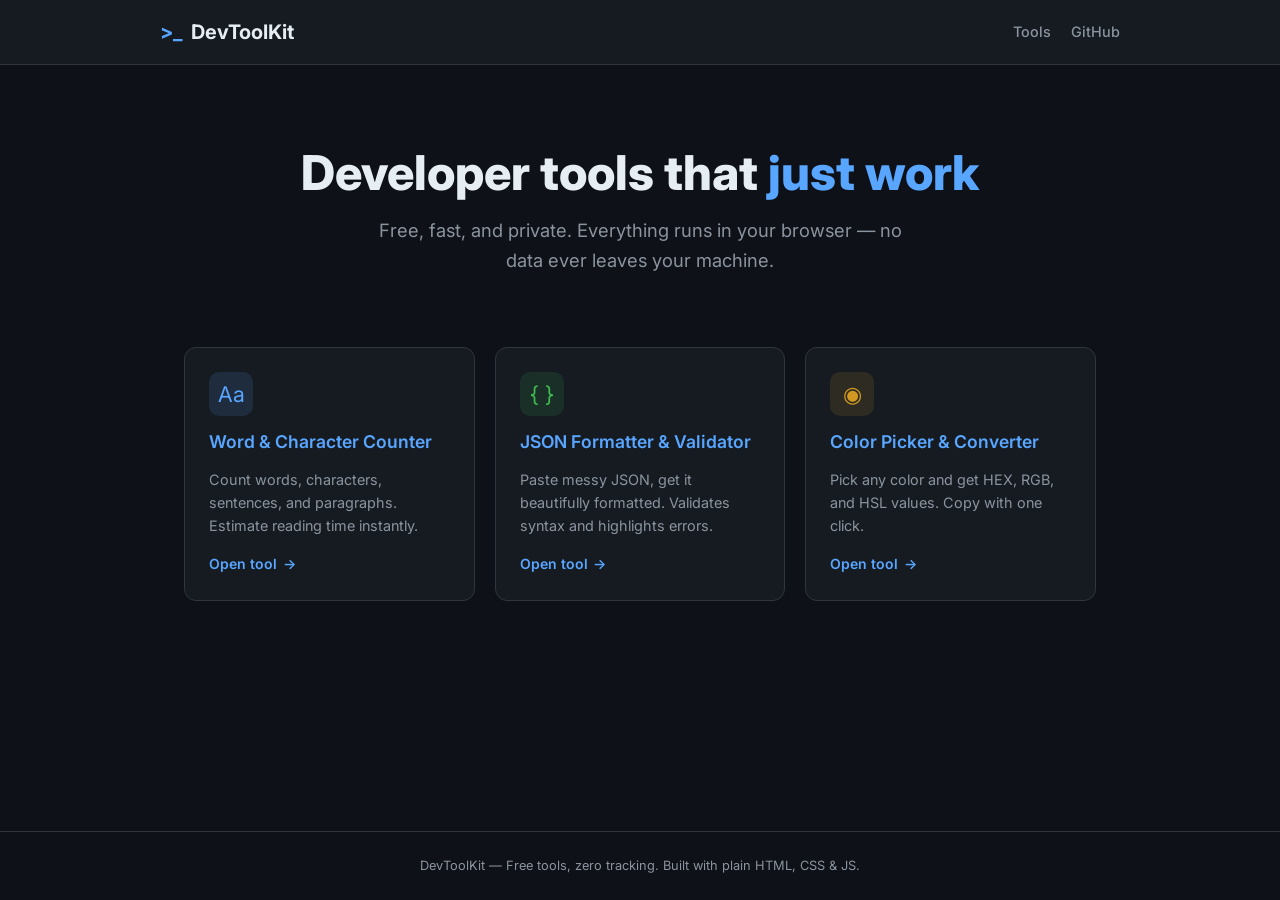
==== index.html @ 2349e137 "Initial release: DevToolKit static site with 3 tools - Word & Character Counter (words, chars, sente" ====
<!DOCTYPE html>
<html lang="en">
<head>
  <meta charset="UTF-8">
  <meta name="viewport" content="width=device-width, initial-scale=1.0">
  <title>DevToolKit — Free Online Developer Tools</title>
  <meta name="description" content="Free, fast, privacy-friendly online tools for developers. Word counter, JSON formatter, color picker, and more. No signup required.">
  <meta name="keywords" content="free online tools, word counter, JSON formatter, color picker, developer tools, text tools">
  <meta property="og:title" content="DevToolKit — Free Online Developer Tools">
  <meta property="og:description" content="Free, fast, privacy-friendly online tools. No signup, no tracking, just tools that work.">
  <meta property="og:type" content="website">
  <link rel="canonical" href="https://drlor.github.io/freetools-online/">
  <link rel="preconnect" href="https://fonts.googleapis.com">
  <link rel="preconnect" href="https://fonts.gstatic.com" crossorigin>
  <link href="https://fonts.googleapis.com/css2?family=Inter:wght@400;500;600;700;800&family=JetBrains+Mono:wght@400;600;700&display=swap" rel="stylesheet">
  <link rel="stylesheet" href="style.css">
</head>
<body>
  <header class="site-header">
    <div class="inner">
      <a href="./" class="logo"><span>&gt;_</span> DevToolKit</a>
      <nav class="header-nav">
        <a href="#tools">Tools</a>
        <a href="https://github.com/drlor/freetools-online" target="_blank">GitHub</a>
      </nav>
    </div>
  </header>
  <main>
    <section class="hero">
      <h1>Developer tools that <span class="highlight">just work</span></h1>
      <p>Free, fast, and private. Everything runs in your browser — no data ever leaves your machine.</p>
    </section>
    <section id="tools">
      <div class="tools-grid">
        <a href="tools/word-counter.html" class="tool-card">
          <div class="icon icon--blue">Aa</div>
          <h3>Word &amp; Character Counter</h3>
          <p>Count words, characters, sentences, and paragraphs. Estimate reading time instantly.</p>
          <span class="cta">Open tool</span>
        </a>
        <a href="tools/json-formatter.html" class="tool-card">
          <div class="icon icon--green">{ }</div>
          <h3>JSON Formatter &amp; Validator</h3>
          <p>Paste messy JSON, get it beautifully formatted. Validates syntax and highlights errors.</p>
          <span class="cta">Open tool</span>
        </a>
        <a href="tools/color-picker.html" class="tool-card">
          <div class="icon icon--orange">◉</div>
          <h3>Color Picker &amp; Converter</h3>
          <p>Pick any color and get HEX, RGB, and HSL values. Copy with one click.</p>
          <span class="cta">Open tool</span>
        </a>
      </div>
    </section>
  </main>
  <footer class="site-footer">
    <p>DevToolKit — Free tools, zero tracking. Built with plain HTML, CSS &amp; JS.</p>
  </footer>
</body>
</html>
---- style.css ----
/* ===== Reset & Base ===== */
*, *::before, *::after { box-sizing: border-box; margin: 0; padding: 0; }

:root {
  --bg: #0e1117;
  --surface: #161b22;
  --surface-hover: #1c2129;
  --border: #30363d;
  --text: #e6edf3;
  --text-muted: #8b949e;
  --accent: #58a6ff;
  --accent-hover: #79b8ff;
  --green: #3fb950;
  --orange: #d29922;
  --purple: #bc8cff;
  --radius: 12px;
  --max-w: 960px;
  --font: "Inter", -apple-system, BlinkMacSystemFont, "Segoe UI", sans-serif;
  --mono: "JetBrains Mono", "Fira Code", "Consolas", monospace;
}

html { scroll-behavior: smooth; }

body {
  font-family: var(--font);
  background: var(--bg);
  color: var(--text);
  line-height: 1.6;
  min-height: 100vh;
  display: flex;
  flex-direction: column;
}

a { color: var(--accent); text-decoration: none; transition: color .2s; }
a:hover { color: var(--accent-hover); }

.site-header {
  border-bottom: 1px solid var(--border);
  padding: 1rem 1.5rem;
  background: var(--surface);
  position: sticky;
  top: 0;
  z-index: 100;
  backdrop-filter: blur(12px);
}
.site-header .inner {
  max-width: var(--max-w);
  margin: 0 auto;
  display: flex;
  align-items: center;
  justify-content: space-between;
  gap: 1rem;
}
.logo {
  font-size: 1.25rem;
  font-weight: 700;
  color: var(--text);
  display: flex;
  align-items: center;
  gap: .5rem;
}
.logo span { color: var(--accent); }
.header-nav { display: flex; gap: 1.25rem; }
.header-nav a { color: var(--text-muted); font-size: .9rem; font-weight: 500; }
.header-nav a:hover { color: var(--text); }

main {
  max-width: var(--max-w);
  margin: 0 auto;
  padding: 2rem 1.5rem;
  width: 100%;
  flex: 1;
}

.hero { text-align: center; padding: 3rem 0 2rem; }
.hero h1 { font-size: clamp(2rem, 5vw, 3rem); font-weight: 800; line-height: 1.15; margin-bottom: 1rem; }
.hero h1 .highlight { color: var(--accent); }
.hero p { color: var(--text-muted); font-size: 1.15rem; max-width: 540px; margin: 0 auto; }

.tools-grid {
  display: grid;
  grid-template-columns: repeat(auto-fill, minmax(280px, 1fr));
  gap: 1.25rem;
  margin-top: 2.5rem;
}
.tool-card {
  background: var(--surface);
  border: 1px solid var(--border);
  border-radius: var(--radius);
  padding: 1.5rem;
  transition: transform .2s, border-color .2s, box-shadow .2s;
  display: flex;
  flex-direction: column;
  gap: .75rem;
}
.tool-card:hover {
  transform: translateY(-3px);
  border-color: var(--accent);
  box-shadow: 0 8px 24px rgba(88,166,255,.08);
}
.tool-card .icon {
  width: 44px; height: 44px; border-radius: 10px;
  display: grid; place-items: center; font-size: 1.35rem; flex-shrink: 0;
}
.tool-card h3 { font-size: 1.1rem; font-weight: 600; }
.tool-card p { color: var(--text-muted); font-size: .9rem; flex: 1; }
.tool-card .cta {
  display: inline-flex; align-items: center; gap: .35rem;
  font-size: .875rem; font-weight: 600; color: var(--accent); margin-top: .25rem;
}
.tool-card .cta::after { content: "\2192"; transition: transform .2s; }
.tool-card:hover .cta::after { transform: translateX(4px); }

.icon--blue   { background: rgba(88,166,255,.12); color: var(--accent); }
.icon--green  { background: rgba(63,185,80,.12);  color: var(--green); }
.icon--orange { background: rgba(210,153,34,.12);  color: var(--orange); }
.icon--purple { background: rgba(188,140,255,.12); color: var(--purple); }

.tool-page-header { margin-bottom: 2rem; }
.breadcrumb { font-size: .85rem; color: var(--text-muted); margin-bottom: .75rem; }
.breadcrumb a { color: var(--text-muted); }
.breadcrumb a:hover { color: var(--accent); }
.tool-page-header h1 { font-size: 1.75rem; font-weight: 700; }
.tool-page-header p { color: var(--text-muted); margin-top: .35rem; }

.tool-container {
  background: var(--surface);
  border: 1px solid var(--border);
  border-radius: var(--radius);
  padding: 1.5rem;
}
.tool-row { display: grid; grid-template-columns: 1fr 1fr; gap: 1.25rem; }
@media (max-width: 640px) { .tool-row { grid-template-columns: 1fr; } }
.tool-col label {
  display: block; font-size: .85rem; font-weight: 600;
  color: var(--text-muted); margin-bottom: .5rem;
  text-transform: uppercase; letter-spacing: .04em;
}

textarea, input[type="text"], input[type="color"], select {
  width: 100%; background: var(--bg); border: 1px solid var(--border);
  border-radius: 8px; color: var(--text); padding: .75rem 1rem;
  font-family: var(--mono); font-size: .9rem; resize: vertical; transition: border-color .2s;
}
textarea:focus, input:focus, select:focus { outline: none; border-color: var(--accent); }
textarea { min-height: 220px; }

.stats-bar {
  display: flex; flex-wrap: wrap; gap: 1rem; margin-top: 1.25rem;
  padding-top: 1.25rem; border-top: 1px solid var(--border);
}
.stat {
  background: var(--bg); border: 1px solid var(--border); border-radius: 8px;
  padding: .6rem 1rem; display: flex; flex-direction: column; min-width: 110px;
}
.stat .label { font-size: .7rem; text-transform: uppercase; letter-spacing: .06em; color: var(--text-muted); }
.stat .value { font-size: 1.35rem; font-weight: 700; font-family: var(--mono); color: var(--accent); }

.btn {
  display: inline-flex; align-items: center; gap: .4rem;
  padding: .6rem 1.25rem; border-radius: 8px; border: 1px solid var(--border);
  background: var(--surface); color: var(--text); font-size: .875rem;
  font-weight: 600; cursor: pointer; transition: all .2s;
}
.btn:hover { background: var(--surface-hover); border-color: var(--accent); color: var(--accent); }
.btn--primary { background: var(--accent); color: var(--bg); border-color: var(--accent); }
.btn--primary:hover { background: var(--accent-hover); border-color: var(--accent-hover); color: var(--bg); }
.btn-row { display: flex; flex-wrap: wrap; gap: .5rem; margin-top: 1rem; }

.color-display {
  width: 100%; height: 160px; border-radius: 8px;
  border: 1px solid var(--border); margin-bottom: 1rem; transition: background .15s;
}
.color-values { display: grid; grid-template-columns: 1fr 1fr; gap: .75rem; }
.color-val {
  background: var(--bg); border: 1px solid var(--border); border-radius: 8px;
  padding: .6rem .85rem; cursor: pointer; transition: border-color .2s;
}
.color-val:hover { border-color: var(--accent); }
.color-val .label { font-size: .65rem; text-transform: uppercase; letter-spacing: .06em; color: var(--text-muted); }
.color-val .value { font-family: var(--mono); font-size: .9rem; font-weight: 600; }
.color-input-row { display: flex; align-items: center; gap: 1rem; margin-bottom: 1rem; }
.color-input-row input[type="color"] { width: 56px; height: 44px; padding: 2px; cursor: pointer; border-radius: 8px; }
.color-input-row input[type="text"] { flex: 1; }

.palette { display: flex; gap: .5rem; flex-wrap: wrap; margin-top: 1rem; }
.palette-swatch {
  width: 40px; height: 40px; border-radius: 8px; border: 2px solid transparent;
  cursor: pointer; transition: transform .15s, border-color .15s;
}
.palette-swatch:hover { transform: scale(1.15); border-color: var(--text); }

.toast {
  position: fixed; bottom: 2rem; left: 50%;
  transform: translateX(-50%) translateY(100px);
  background: var(--green); color: var(--bg); padding: .6rem 1.25rem;
  border-radius: 8px; font-size: .875rem; font-weight: 600;
  opacity: 0; transition: all .3s; z-index: 1000; pointer-events: none;
}
.toast.show { opacity: 1; transform: translateX(-50%) translateY(0); }

.site-footer {
  border-top: 1px solid var(--border); padding: 1.5rem;
  text-align: center; color: var(--text-muted); font-size: .8rem; margin-top: auto;
}

@media (max-width: 480px) {
  .hero { padding: 2rem 0 1.5rem; }
  .tools-grid { grid-template-columns: 1fr; }
  main { padding: 1.25rem 1rem; }
  .stats-bar { gap: .5rem; }
  .stat { min-width: 90px; padding: .5rem .75rem; }
  .color-values { grid-template-columns: 1fr; }
}
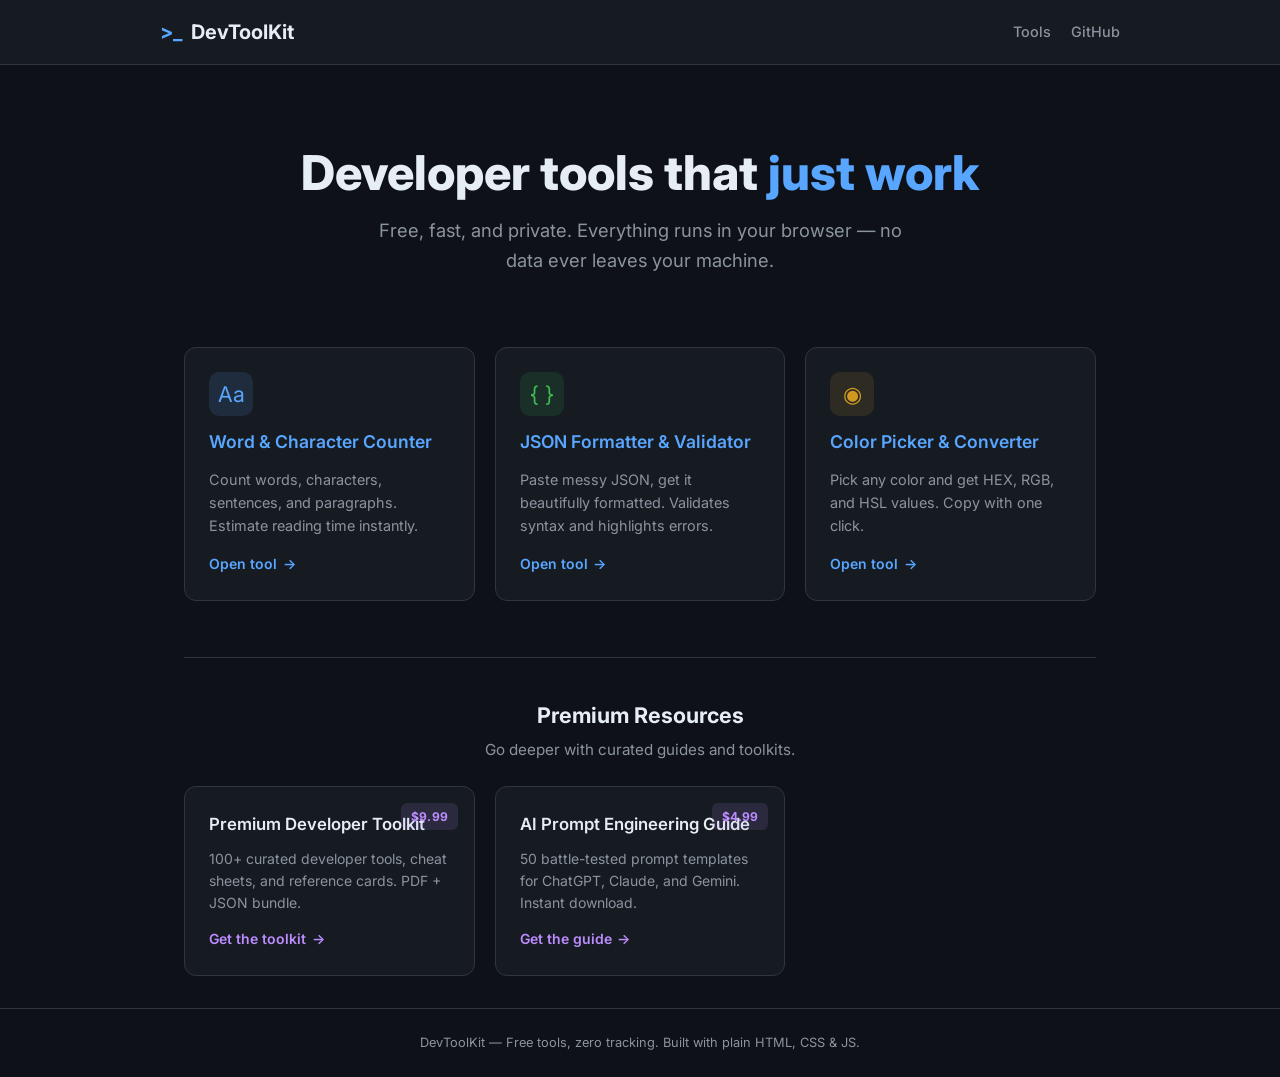
==== commit 5b9769fb: "Add premium resources section with Stripe payment links Adds a tasteful "Premium Resources" section " ====
--- a/index.html
+++ b/index.html
@@ -9,7 +9,7 @@
   <meta property="og:title" content="DevToolKit — Free Online Developer Tools">
   <meta property="og:description" content="Free, fast, privacy-friendly online tools. No signup, no tracking, just tools that work.">
   <meta property="og:type" content="website">
-  <link rel="canonical" href="https://drlor.github.io/freetools-online/">
+  <link rel="canonical" href="https://lordbasilaiassistant-sudo.github.io/freetools-online/">
   <link rel="preconnect" href="https://fonts.googleapis.com">
   <link rel="preconnect" href="https://fonts.gstatic.com" crossorigin>
   <link href="https://fonts.googleapis.com/css2?family=Inter:wght@400;500;600;700;800&family=JetBrains+Mono:wght@400;600;700&display=swap" rel="stylesheet">
@@ -21,7 +21,7 @@
       <a href="./" class="logo"><span>&gt;_</span> DevToolKit</a>
       <nav class="header-nav">
         <a href="#tools">Tools</a>
-        <a href="https://github.com/drlor/freetools-online" target="_blank">GitHub</a>
+        <a href="https://github.com/lordbasilaiassistant-sudo/freetools-online" target="_blank">GitHub</a>
       </nav>
     </div>
   </header>
@@ -52,6 +52,26 @@
         </a>
       </div>
     </section>
+    <section class="premium-section">
+      <div class="premium-inner">
+        <h2>Premium Resources</h2>
+        <p class="premium-subtitle">Go deeper with curated guides and toolkits.</p>
+        <div class="premium-grid">
+          <a href="https://buy.stripe.com/00w4gs4dWdth6P3dB98Vi0J" class="premium-card" target="_blank" rel="noopener">
+            <div class="premium-badge">$9.99</div>
+            <h3>Premium Developer Toolkit</h3>
+            <p>100+ curated developer tools, cheat sheets, and reference cards. PDF + JSON bundle.</p>
+            <span class="cta">Get the toolkit</span>
+          </a>
+          <a href="https://buy.stripe.com/8x214g9yg74TehveFd8Vi0K" class="premium-card" target="_blank" rel="noopener">
+            <div class="premium-badge">$4.99</div>
+            <h3>AI Prompt Engineering Guide</h3>
+            <p>50 battle-tested prompt templates for ChatGPT, Claude, and Gemini. Instant download.</p>
+            <span class="cta">Get the guide</span>
+          </a>
+        </div>
+      </div>
+    </section>
   </main>
   <footer class="site-footer">
     <p>DevToolKit — Free tools, zero tracking. Built with plain HTML, CSS &amp; JS.</p>
--- a/style.css
+++ b/style.css
@@ -199,6 +199,57 @@
 }
 .toast.show { opacity: 1; transform: translateX(-50%) translateY(0); }
 
+/* ===== Premium Section ===== */
+.premium-section {
+  margin-top: 3.5rem;
+  padding-top: 2.5rem;
+  border-top: 1px solid var(--border);
+}
+.premium-inner { text-align: center; }
+.premium-inner h2 {
+  font-size: 1.35rem; font-weight: 700; margin-bottom: .35rem;
+  color: var(--text);
+}
+.premium-subtitle {
+  color: var(--text-muted); font-size: .95rem; margin-bottom: 1.5rem;
+}
+.premium-grid {
+  display: grid;
+  grid-template-columns: repeat(auto-fill, minmax(280px, 1fr));
+  gap: 1.25rem;
+}
+.premium-card {
+  background: var(--surface);
+  border: 1px solid var(--border);
+  border-radius: var(--radius);
+  padding: 1.5rem;
+  text-align: left;
+  position: relative;
+  transition: transform .2s, border-color .2s, box-shadow .2s;
+  display: flex;
+  flex-direction: column;
+  gap: .6rem;
+}
+.premium-card:hover {
+  transform: translateY(-3px);
+  border-color: var(--purple);
+  box-shadow: 0 8px 24px rgba(188,140,255,.1);
+}
+.premium-card h3 { font-size: 1.05rem; font-weight: 600; color: var(--text); }
+.premium-card p { color: var(--text-muted); font-size: .875rem; flex: 1; }
+.premium-card .cta {
+  display: inline-flex; align-items: center; gap: .35rem;
+  font-size: .875rem; font-weight: 600; color: var(--purple); margin-top: .25rem;
+}
+.premium-card .cta::after { content: "\2192"; transition: transform .2s; }
+.premium-card:hover .cta::after { transform: translateX(4px); }
+.premium-badge {
+  position: absolute; top: 1rem; right: 1rem;
+  background: rgba(188,140,255,.12); color: var(--purple);
+  font-size: .75rem; font-weight: 700; padding: .25rem .6rem;
+  border-radius: 6px; letter-spacing: .02em;
+}
+
 .site-footer {
   border-top: 1px solid var(--border); padding: 1.5rem;
   text-align: center; color: var(--text-muted); font-size: .8rem; margin-top: auto;
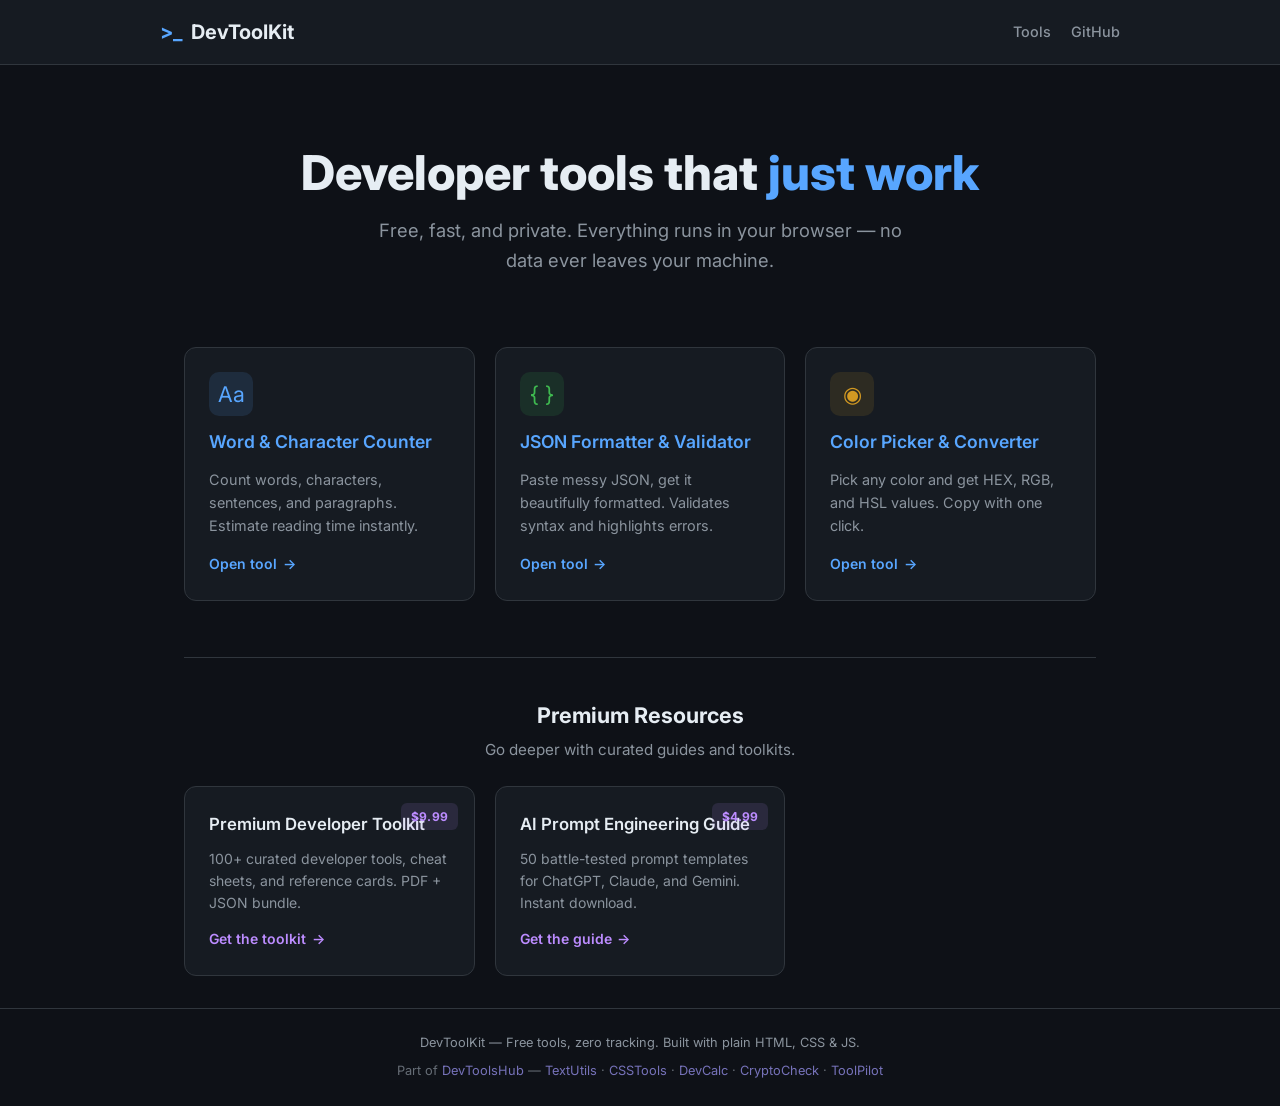
==== commit 2c54533c: "Add DevToolsHub cross-link footer for SEO interlinking" ====
--- a/index.html
+++ b/index.html
@@ -75,6 +75,7 @@
   </main>
   <footer class="site-footer">
     <p>DevToolKit — Free tools, zero tracking. Built with plain HTML, CSS &amp; JS.</p>
+    <p style="margin-top:0.5rem;font-size:0.8rem;opacity:0.7;">Part of <a href="https://lordbasilaiassistant-sudo.github.io/devtools-hub/" style="color:#a29bfe;text-decoration:none;">DevToolsHub</a> &mdash; <a href="https://lordbasilaiassistant-sudo.github.io/textutils-tools/" style="color:#a29bfe;text-decoration:none;">TextUtils</a> &middot; <a href="https://lordbasilaiassistant-sudo.github.io/csstools-dev/" style="color:#a29bfe;text-decoration:none;">CSSTools</a> &middot; <a href="https://lordbasilaiassistant-sudo.github.io/devcalc-tools/" style="color:#a29bfe;text-decoration:none;">DevCalc</a> &middot; <a href="https://lordbasilaiassistant-sudo.github.io/cryptocheck-tools/" style="color:#a29bfe;text-decoration:none;">CryptoCheck</a> &middot; <a href="https://lordbasilaiassistant-sudo.github.io/toolpilot-dev/" style="color:#a29bfe;text-decoration:none;">ToolPilot</a></p>
   </footer>
 </body>
 </html>
